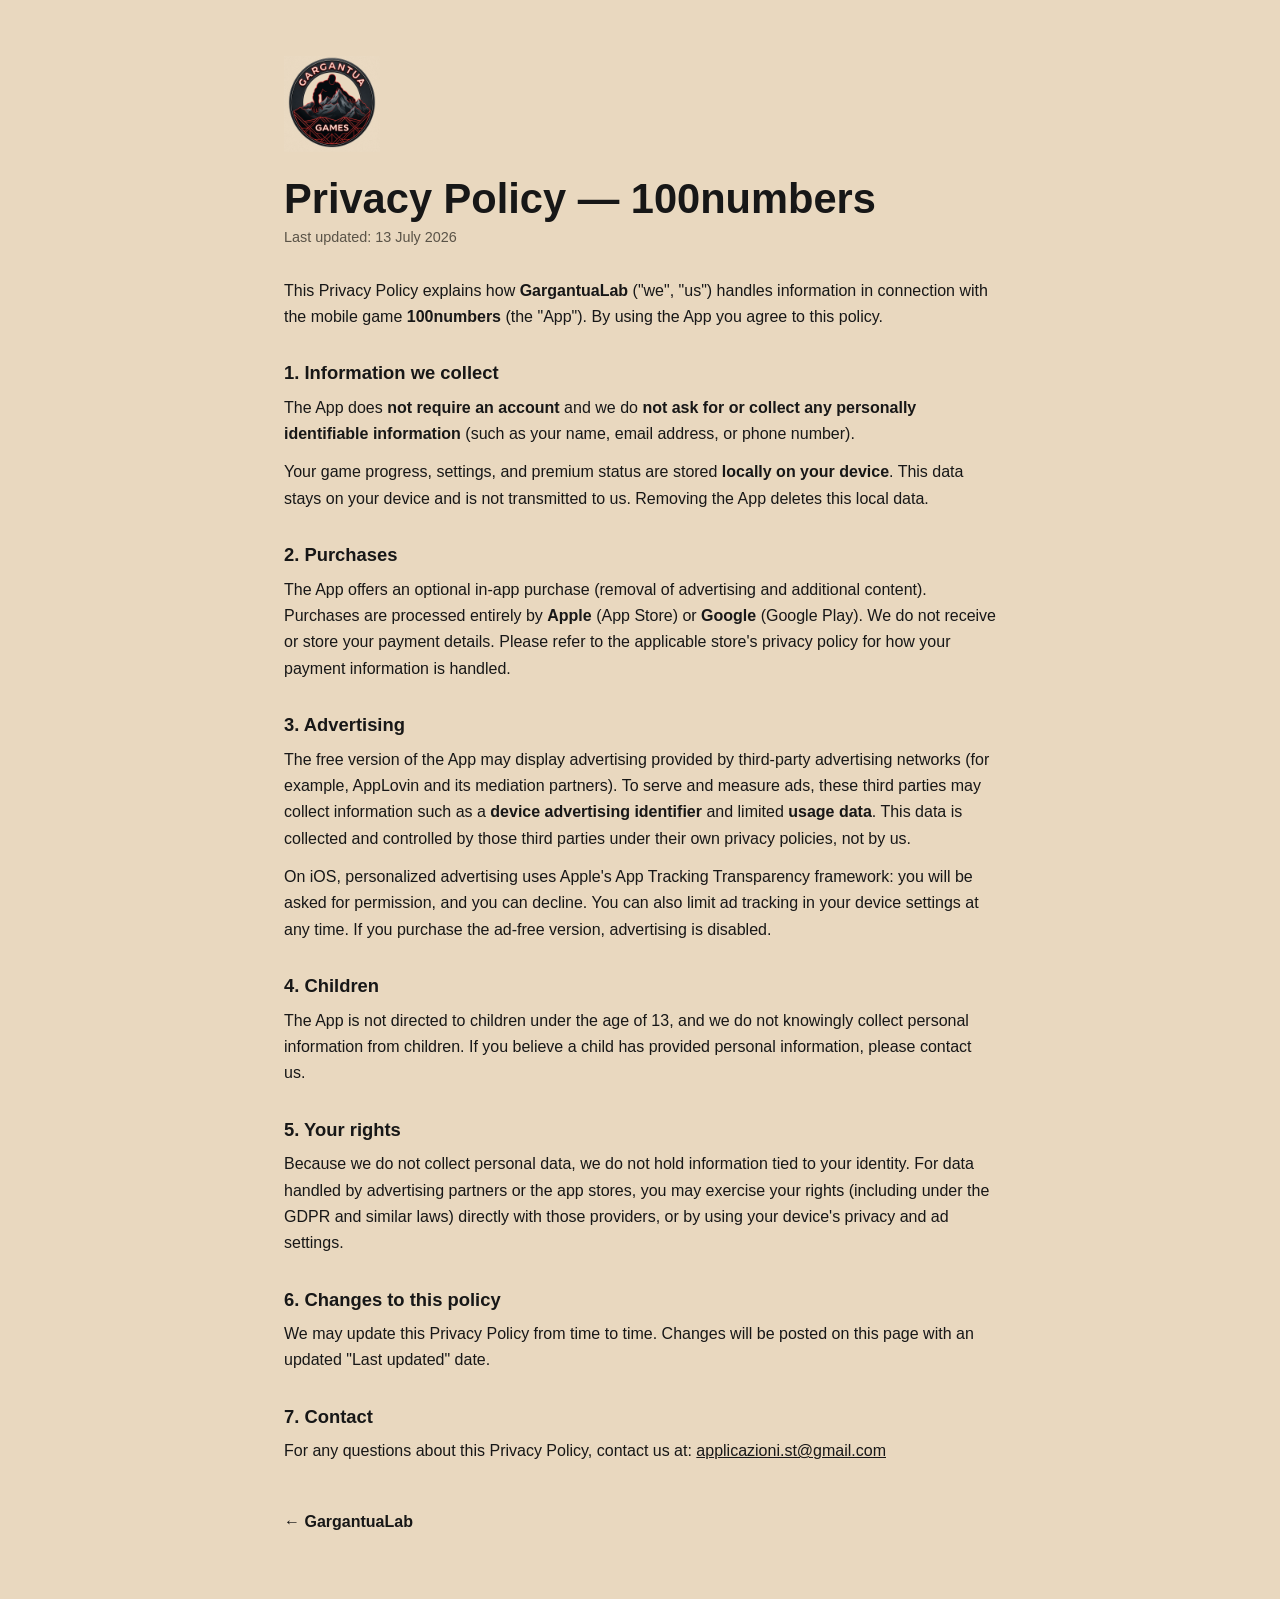
==== privacy.html @ caa150c2 "Private policy" ====
<!DOCTYPE html>
<html lang="en">
<head>
<meta charset="UTF-8">
<meta name="viewport" content="width=device-width, initial-scale=1.0">
<title>100numbers — Privacy Policy | GargantuaLab</title>
<meta name="description" content="Privacy Policy for the mobile game 100numbers by GargantuaLab.">
<meta name="theme-color" content="#e9d8bf">
<link rel="icon" type="image/png" href="assets/logo-64.png">
<style>
  *{ box-sizing:border-box; }
  html,body{ margin:0; }
  body{
    background:#e9d8bf;
    color:#171717;
    font-family:-apple-system, "Helvetica Neue", Arial, sans-serif;
    -webkit-font-smoothing:antialiased;
    line-height:1.65;
  }
  .wrap{ max-width:760px; margin:0 auto; padding:clamp(24px,5vw,56px) 24px 64px; }
  .logo{ width:clamp(64px,8vw,96px); height:auto; display:block; margin-bottom:24px; }
  h1{ font-size:clamp(1.8rem,5vw,2.6rem); font-weight:800; line-height:1.1; margin:0 0 4px; }
  .muted{ color:#5a5347; font-size:.9rem; margin:0 0 28px; }
  h2{ font-size:1.15rem; font-weight:800; margin:28px 0 6px; }
  p{ margin:0 0 12px; }
  a{ color:#171717; }
  .back{ display:inline-block; margin-top:32px; font-weight:600; text-decoration:none; }
  .back:hover{ text-decoration:underline; }
</style>
</head>
<body>
<div class="wrap">
  <img class="logo" src="assets/logo-480.png" alt="GargantuaLab">
  <h1>Privacy Policy — 100numbers</h1>
  <p class="muted">Last updated: 13 July 2026</p>

  <p>This Privacy Policy explains how <strong>GargantuaLab</strong> ("we", "us") handles information in
  connection with the mobile game <strong>100numbers</strong> (the "App"). By using the App you agree to
  this policy.</p>

  <h2>1. Information we collect</h2>
  <p>The App does <strong>not require an account</strong> and we do <strong>not ask for or collect any
  personally identifiable information</strong> (such as your name, email address, or phone number).</p>
  <p>Your game progress, settings, and premium status are stored <strong>locally on your device</strong>.
  This data stays on your device and is not transmitted to us. Removing the App deletes this local data.</p>

  <h2>2. Purchases</h2>
  <p>The App offers an optional in-app purchase (removal of advertising and additional content). Purchases
  are processed entirely by <strong>Apple</strong> (App Store) or <strong>Google</strong> (Google Play).
  We do not receive or store your payment details. Please refer to the applicable store's privacy policy
  for how your payment information is handled.</p>

  <h2>3. Advertising</h2>
  <p>The free version of the App may display advertising provided by third-party advertising networks
  (for example, AppLovin and its mediation partners). To serve and measure ads, these third parties may
  collect information such as a <strong>device advertising identifier</strong> and limited
  <strong>usage data</strong>. This data is collected and controlled by those third parties under their own
  privacy policies, not by us.</p>
  <p>On iOS, personalized advertising uses Apple's App Tracking Transparency framework: you will be asked
  for permission, and you can decline. You can also limit ad tracking in your device settings at any time.
  If you purchase the ad-free version, advertising is disabled.</p>

  <h2>4. Children</h2>
  <p>The App is not directed to children under the age of 13, and we do not knowingly collect personal
  information from children. If you believe a child has provided personal information, please contact us.</p>

  <h2>5. Your rights</h2>
  <p>Because we do not collect personal data, we do not hold information tied to your identity. For data
  handled by advertising partners or the app stores, you may exercise your rights (including under the GDPR
  and similar laws) directly with those providers, or by using your device's privacy and ad settings.</p>

  <h2>6. Changes to this policy</h2>
  <p>We may update this Privacy Policy from time to time. Changes will be posted on this page with an
  updated "Last updated" date.</p>

  <h2>7. Contact</h2>
  <p>For any questions about this Privacy Policy, contact us at:
  <a href="mailto:applicazioni.st@gmail.com">applicazioni.st@gmail.com</a></p>

  <a class="back" href="index.html">&larr; GargantuaLab</a>
</div>
</body>
</html>
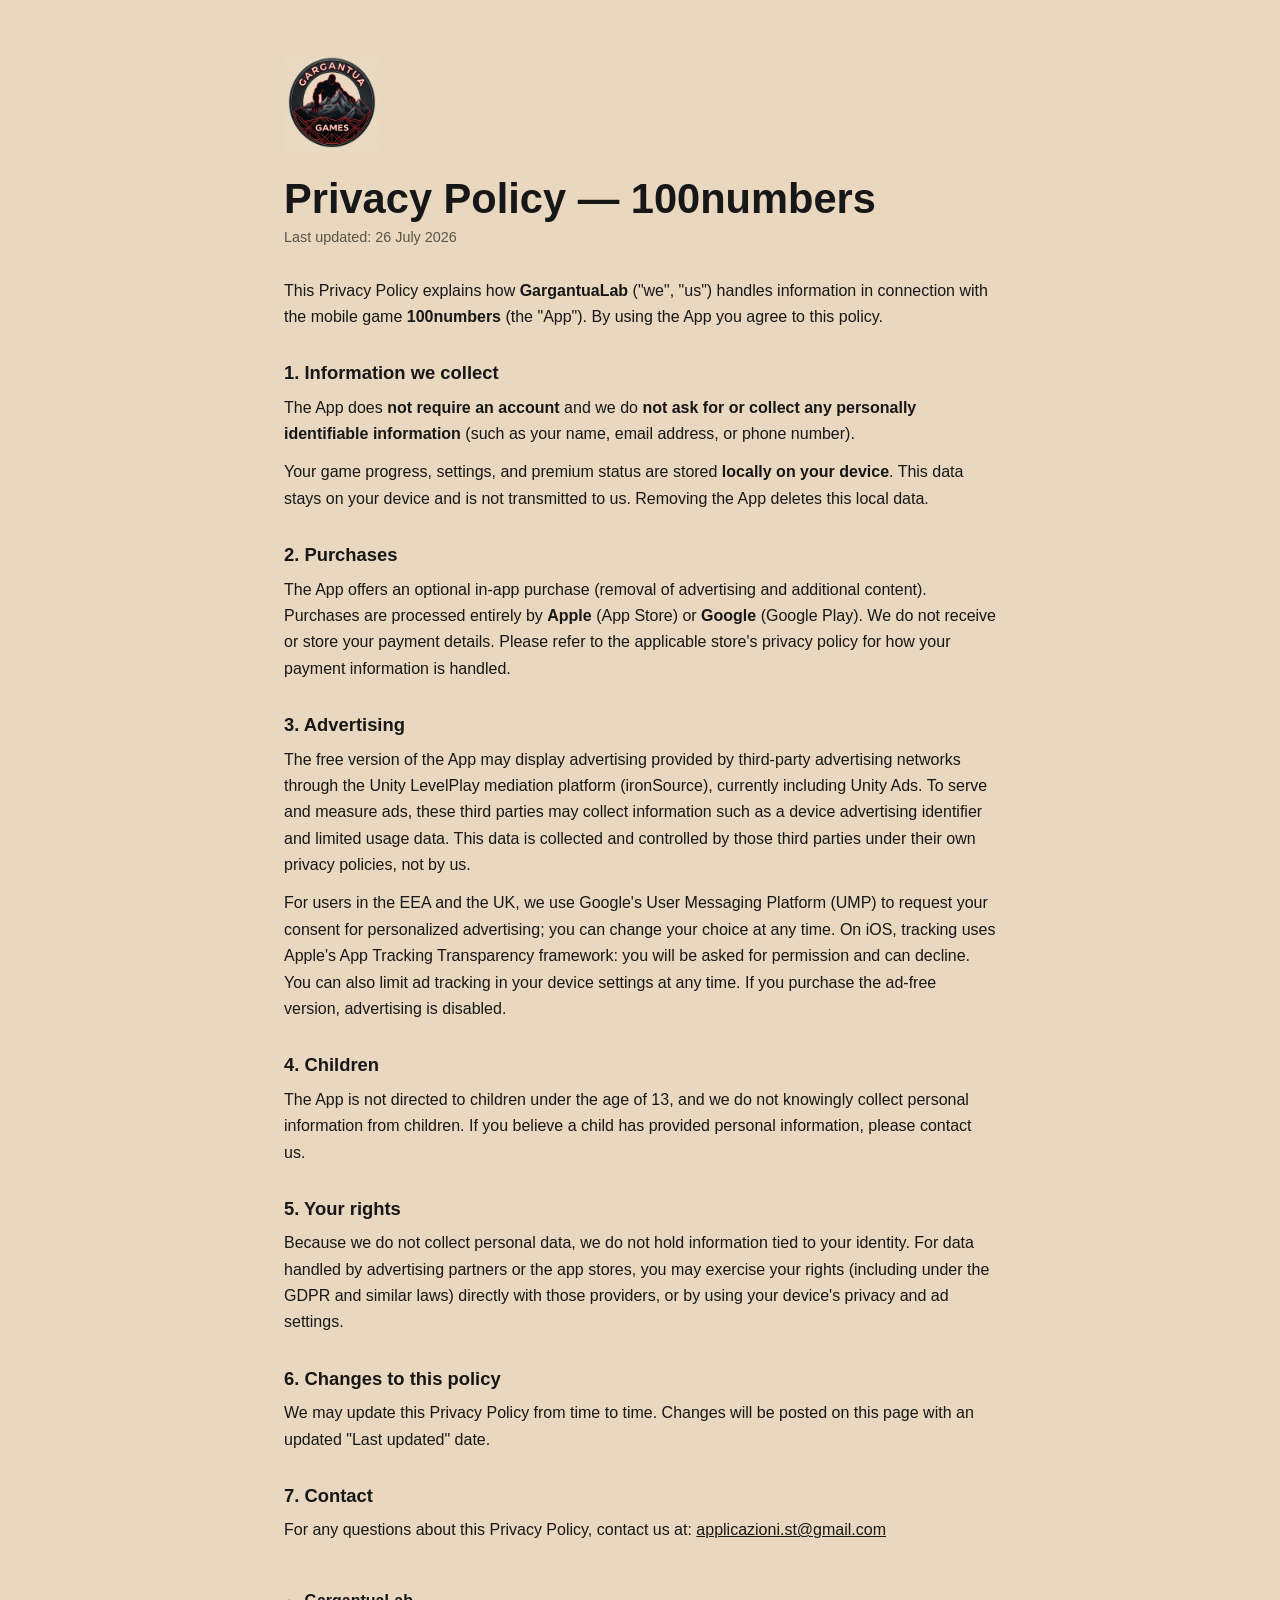
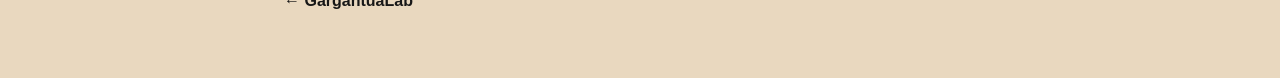
==== commit cba5fc73: "vacy: punto 3 Advertising (Unity LevelPlay/ironSource, UMP)" ====
--- a/privacy.html
+++ b/privacy.html
@@ -32,7 +32,7 @@
 <div class="wrap">
   <img class="logo" src="assets/logo-480.png" alt="GargantuaLab">
   <h1>Privacy Policy — 100numbers</h1>
-  <p class="muted">Last updated: 13 July 2026</p>
+  <p class="muted">Last updated: 26 July 2026</p>
 
   <p>This Privacy Policy explains how <strong>GargantuaLab</strong> ("we", "us") handles information in
   connection with the mobile game <strong>100numbers</strong> (the "App"). By using the App you agree to
@@ -52,13 +52,15 @@
 
   <h2>3. Advertising</h2>
   <p>The free version of the App may display advertising provided by third-party advertising networks
-  (for example, AppLovin and its mediation partners). To serve and measure ads, these third parties may
-  collect information such as a <strong>device advertising identifier</strong> and limited
-  <strong>usage data</strong>. This data is collected and controlled by those third parties under their own
-  privacy policies, not by us.</p>
-  <p>On iOS, personalized advertising uses Apple's App Tracking Transparency framework: you will be asked
-  for permission, and you can decline. You can also limit ad tracking in your device settings at any time.
-  If you purchase the ad-free version, advertising is disabled.</p>
+  through the Unity LevelPlay mediation platform (ironSource), currently including Unity Ads. To serve and
+  measure ads, these third parties may collect information such as a device advertising identifier and
+  limited usage data. This data is collected and controlled by those third parties under their own privacy
+  policies, not by us.</p>
+  <p>For users in the EEA and the UK, we use Google's User Messaging Platform (UMP) to request your consent
+  for personalized advertising; you can change your choice at any time. On iOS, tracking uses Apple's App
+  Tracking Transparency framework: you will be asked for permission and can decline. You can also limit ad
+  tracking in your device settings at any time. If you purchase the ad-free version, advertising is
+  disabled.</p>
 
   <h2>4. Children</h2>
   <p>The App is not directed to children under the age of 13, and we do not knowingly collect personal
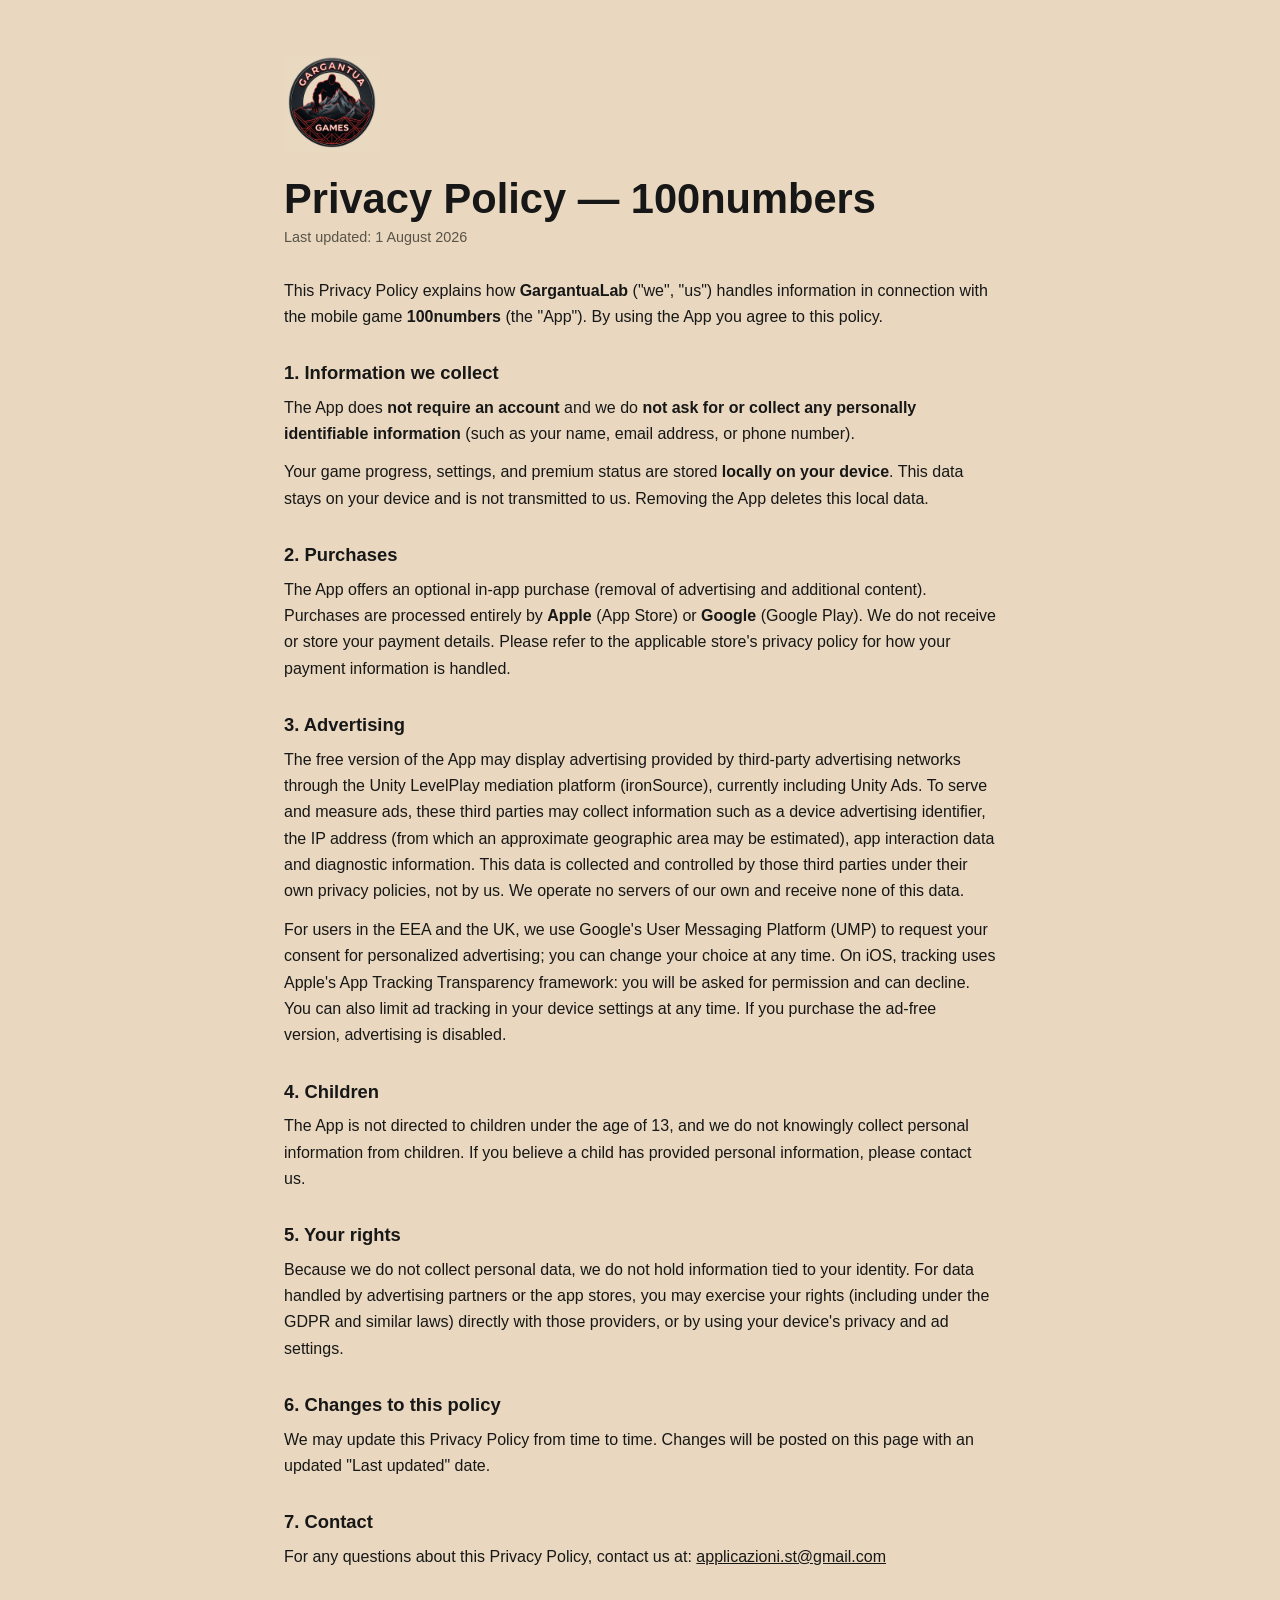
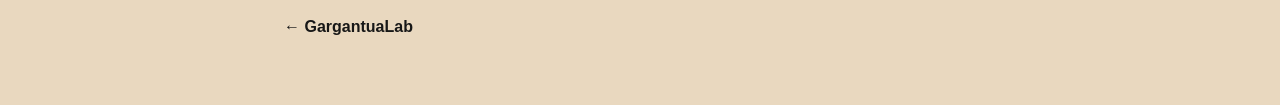
==== commit cd0830f7: "Last file for Store" ====
--- a/privacy.html
+++ b/privacy.html
@@ -32,7 +32,7 @@
 <div class="wrap">
   <img class="logo" src="assets/logo-480.png" alt="GargantuaLab">
   <h1>Privacy Policy — 100numbers</h1>
-  <p class="muted">Last updated: 26 July 2026</p>
+  <p class="muted">Last updated: 1 August 2026</p>
 
   <p>This Privacy Policy explains how <strong>GargantuaLab</strong> ("we", "us") handles information in
   connection with the mobile game <strong>100numbers</strong> (the "App"). By using the App you agree to
@@ -53,9 +53,10 @@
   <h2>3. Advertising</h2>
   <p>The free version of the App may display advertising provided by third-party advertising networks
   through the Unity LevelPlay mediation platform (ironSource), currently including Unity Ads. To serve and
-  measure ads, these third parties may collect information such as a device advertising identifier and
-  limited usage data. This data is collected and controlled by those third parties under their own privacy
-  policies, not by us.</p>
+  measure ads, these third parties may collect information such as a device advertising identifier, the
+  IP address (from which an approximate geographic area may be estimated), app interaction data and
+  diagnostic information. This data is collected and controlled by those third parties under their own
+  privacy policies, not by us. We operate no servers of our own and receive none of this data.</p>
   <p>For users in the EEA and the UK, we use Google's User Messaging Platform (UMP) to request your consent
   for personalized advertising; you can change your choice at any time. On iOS, tracking uses Apple's App
   Tracking Transparency framework: you will be asked for permission and can decline. You can also limit ad
